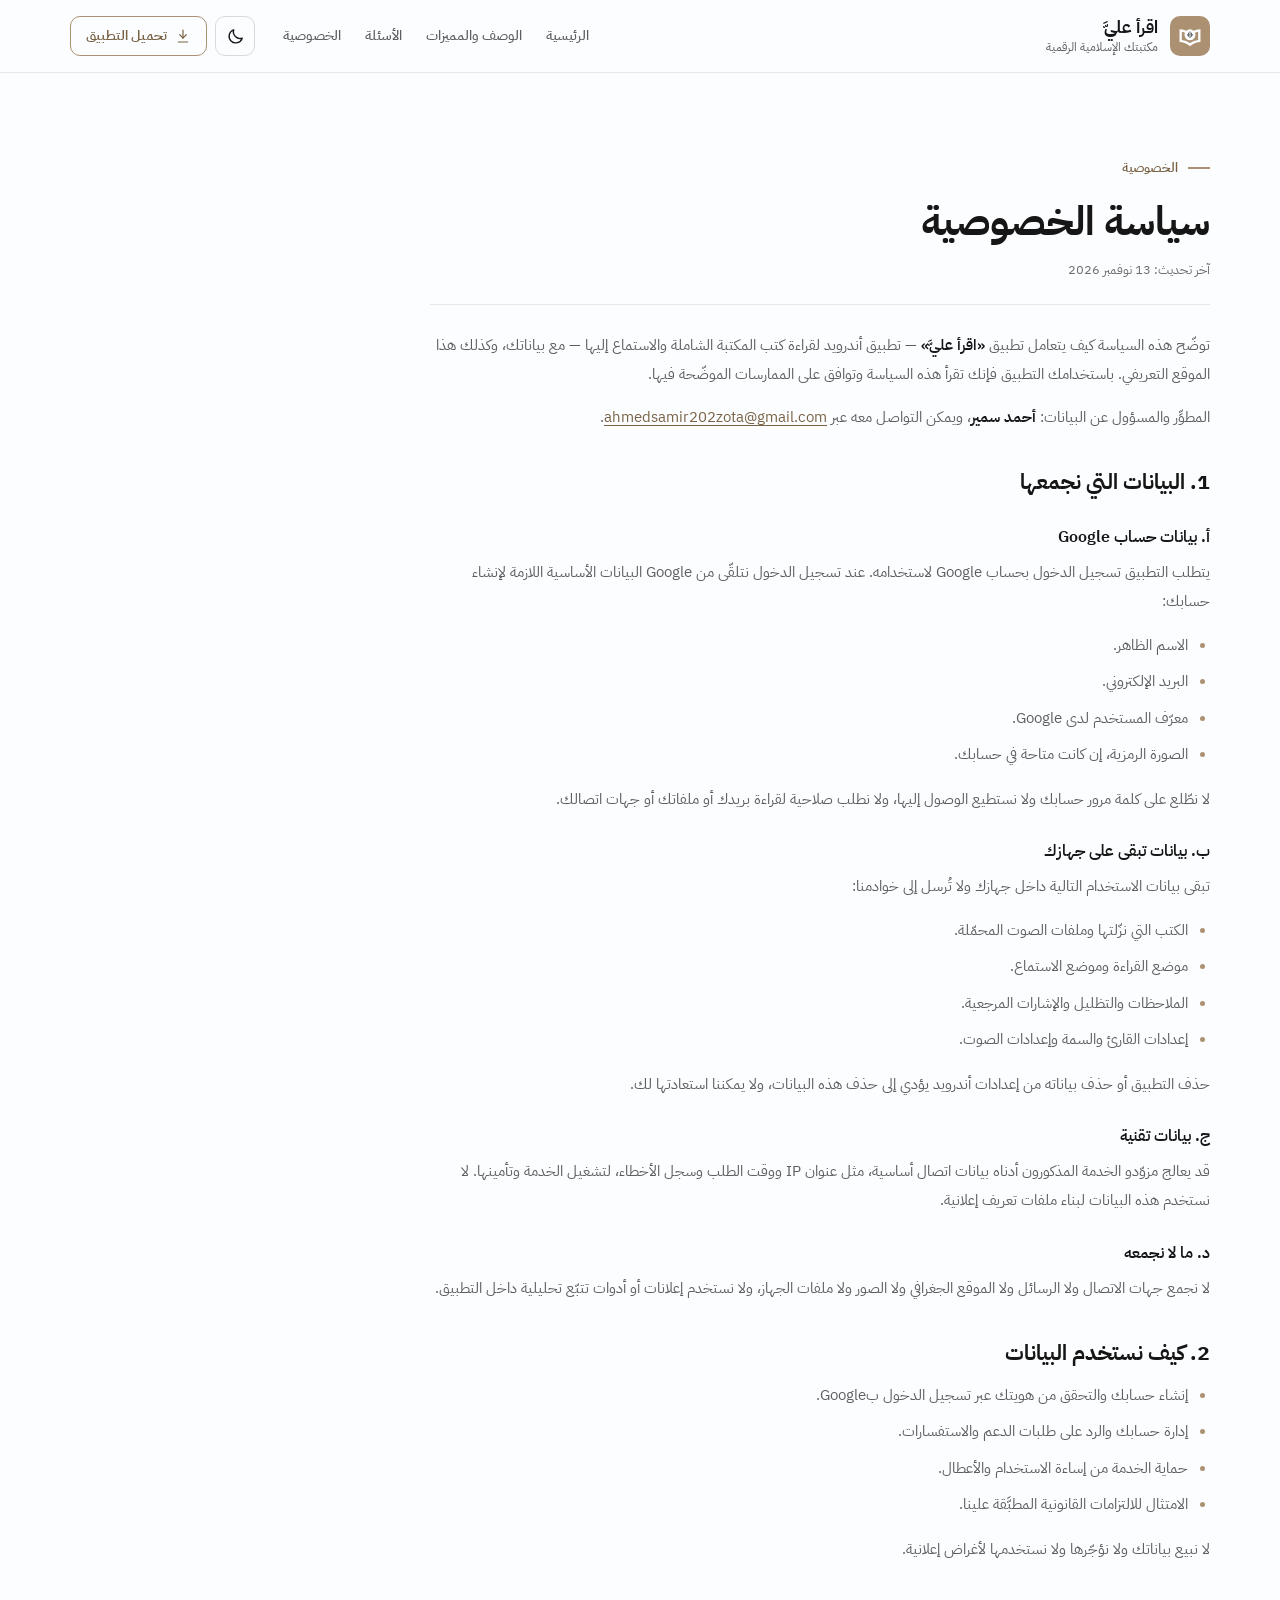
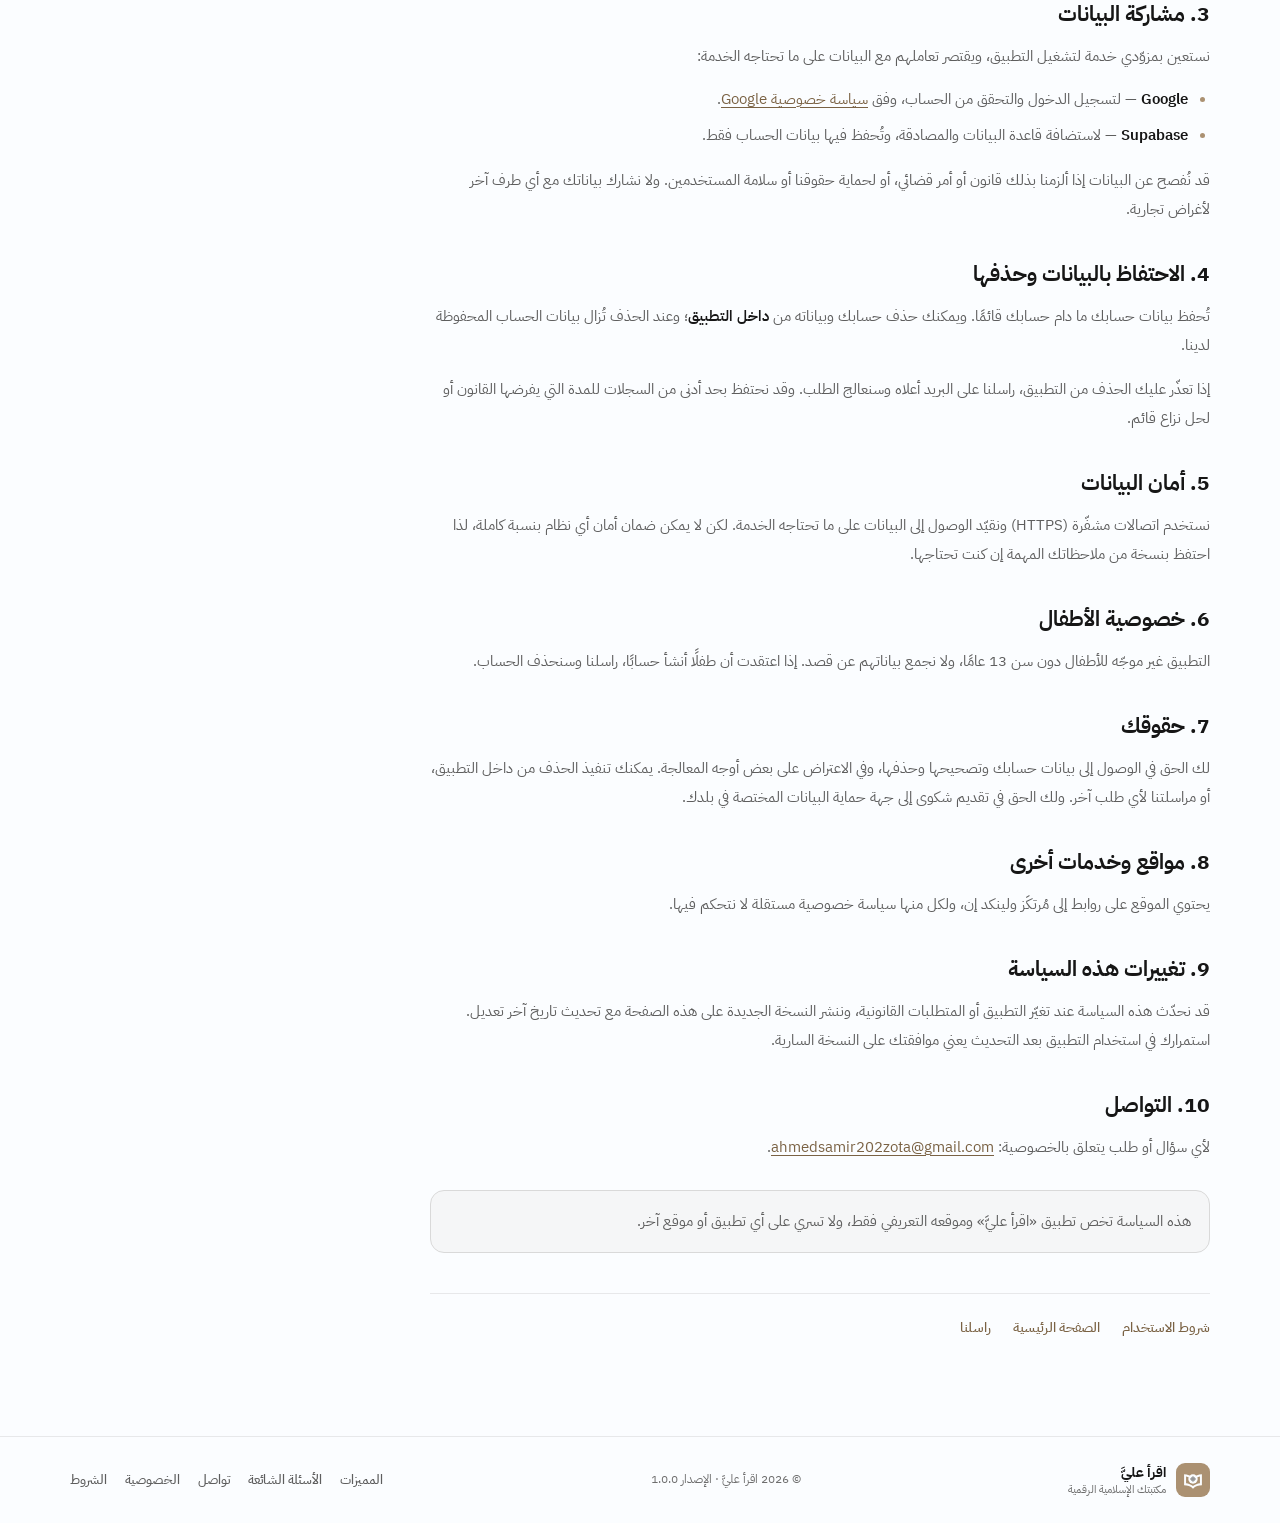
==== privacy.html @ e793836a "إضافة صفحتي سياسة الخصوصية وشروط الاستخدام وربطهما بالموقع" ====
<!doctype html>
<html lang="ar" dir="rtl" data-theme="light">
<head>
  <meta charset="utf-8">
  <meta name="viewport" content="width=device-width, initial-scale=1">

  <title>سياسة الخصوصية | اقرأ عليَّ</title>
  <meta name="description" content="سياسة الخصوصية في تطبيق اقرأ عليَّ: بيانات حساب Google، البيانات المحفوظة على جهازك، مشاركة البيانات، وحذف الحساب.">
  <meta name="robots" content="index, follow">
  <link rel="canonical" href="https://iqra-aly.asm-mdd.workers.dev/privacy.html">
  <meta name="author" content="اقرأ عليَّ">
  <meta name="theme-color" content="#FBFDFF">
  <meta name="color-scheme" content="light dark">

  <link rel="icon" href="assets/img/logo.svg" type="image/svg+xml">
  <link rel="apple-touch-icon" href="assets/img/logo.png">
  <link rel="manifest" href="site.webmanifest">

  <meta property="og:type" content="website">
  <meta property="og:locale" content="ar_AR">
  <meta property="og:site_name" content="اقرأ عليَّ">
  <meta property="og:url" content="https://iqra-aly.asm-mdd.workers.dev/privacy.html">
  <meta property="og:title" content="سياسة الخصوصية | اقرأ عليَّ">
  <meta property="og:description" content="كيف يتعامل تطبيق اقرأ عليَّ مع بياناتك: حساب Google، البيانات المحلية، ومشاركة البيانات وحذف الحساب.">
  <meta property="og:image" content="https://iqra-aly.asm-mdd.workers.dev/assets/img/og-cover.png">
  <meta property="og:image:alt" content="اقرأ عليَّ — تطبيق لقراءة كتب المكتبة الشاملة والاستماع إليها">
  <meta name="twitter:card" content="summary_large_image">
  <meta name="twitter:title" content="سياسة الخصوصية | اقرأ عليَّ">
  <meta name="twitter:description" content="كيف يتعامل تطبيق اقرأ عليَّ مع بياناتك: حساب Google، البيانات المحلية، ومشاركة البيانات وحذف الحساب.">
  <meta name="twitter:image" content="https://iqra-aly.asm-mdd.workers.dev/assets/img/og-cover.png">

  <script>
    /* ضبط السمة قبل الرسم لمنع وميض الوضع الفاتح. */
    (function () {
      var root = document.documentElement;
      root.classList.add('js');
      try {
        var saved = localStorage.getItem('iqraaly-theme');
        var theme = saved || (window.matchMedia && window.matchMedia('(prefers-color-scheme: dark)').matches ? 'dark' : 'light');
        root.setAttribute('data-theme', theme);
        root.style.colorScheme = theme;
      } catch (e) { /* تجاهل */ }
    })();
  </script>

  <link rel="preload" href="assets/fonts/ibm-plex-sans-arabic-400-arabic.woff2" as="font" type="font/woff2" crossorigin>
  <link rel="preload" href="assets/fonts/ibm-plex-sans-arabic-700-arabic.woff2" as="font" type="font/woff2" crossorigin>

  <link rel="stylesheet" href="assets/css/styles.css">

  <script type="application/ld+json">
  {
    "@context": "https://schema.org",
    "@type": "WebPage",
    "name": "سياسة الخصوصية — اقرأ عليَّ",
    "url": "https://iqra-aly.asm-mdd.workers.dev/privacy.html",
    "inLanguage": "ar",
    "isPartOf": {
      "@type": "WebSite",
      "name": "اقرأ عليَّ",
      "url": "https://iqra-aly.asm-mdd.workers.dev/"
    }
  }
  </script>
</head>
<body>
  <a class="skip-link" href="#main">تجاوز إلى المحتوى</a>

  <header class="site-header" id="siteHeader">
    <div class="container header-inner">
      <a class="brand" href="index.html" aria-label="اقرأ عليَّ — الصفحة الرئيسية">
        <img class="brand-logo" src="assets/img/logo.svg" alt="" width="44" height="44">
        <span class="brand-copy">
          <span class="brand-name">اقرأ عليَّ</span>
          <span class="brand-tag">مكتبتك الإسلامية الرقمية</span>
        </span>
      </a>

      <nav class="site-nav" aria-label="التنقل الرئيسي">
        <a href="index.html">الرئيسية</a>
        <a href="index.html#about">الوصف والمميزات</a>
        <a href="index.html#faq">الأسئلة</a>
        <a href="privacy.html" aria-current="page">الخصوصية</a>
      </nav>

      <div class="header-actions">
        <button class="theme-toggle" type="button" aria-label="التبديل إلى الوضع الداكن" aria-pressed="false" title="تبديل الوضع الفاتح والداكن">
          <svg class="icon icon-moon" viewBox="0 0 24 24" fill="none" stroke="currentColor" stroke-width="1.7" stroke-linecap="round" stroke-linejoin="round" aria-hidden="true">
            <path d="M20.5 14.2A8.5 8.5 0 0 1 9.8 3.5 8.5 8.5 0 1 0 20.5 14.2Z"/>
          </svg>
          <svg class="icon icon-sun" viewBox="0 0 24 24" fill="none" stroke="currentColor" stroke-width="1.7" stroke-linecap="round" stroke-linejoin="round" aria-hidden="true">
            <circle cx="12" cy="12" r="4"/>
            <path d="M12 2v2M12 20v2M4.93 4.93l1.42 1.42M17.65 17.65l1.42 1.42M2 12h2M20 12h2M4.93 19.07l1.42-1.42M17.65 6.35l1.42-1.42"/>
          </svg>
        </button>

        <a class="header-cta" href="index.html#download">
          <svg viewBox="0 0 24 24" fill="none" stroke="currentColor" stroke-width="1.8" stroke-linecap="round" stroke-linejoin="round" aria-hidden="true">
            <path d="M12 3v12"/><path d="m7 10 5 5 5-5"/><path d="M5 21h14"/>
          </svg>
          تحميل التطبيق
        </a>
      </div>
    </div>
  </header>

  <main id="main">
    <section class="legal-page">
      <div class="container">
        <div class="legal-wrap">
          <div class="legal-head">
            <p class="eyebrow">الخصوصية</p>
            <h1>سياسة الخصوصية</h1>
            <p class="legal-updated">آخر تحديث: 13 نوفمبر 2026</p>
          </div>

          <div class="legal-body">
            <p>
              توضّح هذه السياسة كيف يتعامل تطبيق <strong>«اقرأ عليَّ»</strong> — تطبيق أندرويد
              لقراءة كتب المكتبة الشاملة والاستماع إليها — مع بياناتك، وكذلك هذا الموقع
              التعريفي. باستخدامك التطبيق فإنك تقرأ هذه السياسة وتوافق على الممارسات
              الموضّحة فيها.
            </p>

            <p>
              المطوِّر والمسؤول عن البيانات: <strong>أحمد سمير</strong>، ويمكن التواصل معه
              عبر <a href="mailto:ahmedsamir202zota@gmail.com">ahmedsamir202zota@gmail.com</a>.
            </p>

            <h2>1. البيانات التي نجمعها</h2>

            <h3>أ. بيانات حساب Google</h3>
            <p>
              يتطلب التطبيق تسجيل الدخول بحساب Google لاستخدامه. عند تسجيل الدخول نتلقّى
              من Google البيانات الأساسية اللازمة لإنشاء حسابك:
            </p>
            <ul>
              <li>الاسم الظاهر.</li>
              <li>البريد الإلكتروني.</li>
              <li>معرّف المستخدم لدى Google.</li>
              <li>الصورة الرمزية، إن كانت متاحة في حسابك.</li>
            </ul>
            <p>
              لا نطّلع على كلمة مرور حسابك ولا نستطيع الوصول إليها، ولا نطلب صلاحية
              لقراءة بريدك أو ملفاتك أو جهات اتصالك.
            </p>

            <h3>ب. بيانات تبقى على جهازك</h3>
            <p>
              تبقى بيانات الاستخدام التالية داخل جهازك ولا تُرسل إلى خوادمنا:
            </p>
            <ul>
              <li>الكتب التي نزّلتها وملفات الصوت المحمّلة.</li>
              <li>موضع القراءة وموضع الاستماع.</li>
              <li>الملاحظات والتظليل والإشارات المرجعية.</li>
              <li>إعدادات القارئ والسمة وإعدادات الصوت.</li>
            </ul>
            <p>
              حذف التطبيق أو حذف بياناته من إعدادات أندرويد يؤدي إلى حذف هذه البيانات،
              ولا يمكننا استعادتها لك.
            </p>

            <h3>ج. بيانات تقنية</h3>
            <p>
              قد يعالج مزوّدو الخدمة المذكورون أدناه بيانات اتصال أساسية، مثل عنوان IP
              ووقت الطلب وسجل الأخطاء، لتشغيل الخدمة وتأمينها. لا نستخدم هذه البيانات
              لبناء ملفات تعريف إعلانية.
            </p>

            <h3>د. ما لا نجمعه</h3>
            <p>
              لا نجمع جهات الاتصال ولا الرسائل ولا الموقع الجغرافي ولا الصور ولا ملفات
              الجهاز، ولا نستخدم إعلانات أو أدوات تتبّع تحليلية داخل التطبيق.
            </p>

            <h2>2. كيف نستخدم البيانات</h2>
            <ul>
              <li>إنشاء حسابك والتحقق من هويتك عبر تسجيل الدخول بGoogle.</li>
              <li>إدارة حسابك والرد على طلبات الدعم والاستفسارات.</li>
              <li>حماية الخدمة من إساءة الاستخدام والأعطال.</li>
              <li>الامتثال للالتزامات القانونية المطبَّقة علينا.</li>
            </ul>
            <p>
              لا نبيع بياناتك ولا نؤجّرها ولا نستخدمها لأغراض إعلانية.
            </p>

            <h2>3. مشاركة البيانات</h2>
            <p>
              نستعين بمزوّدي خدمة لتشغيل التطبيق، ويقتصر تعاملهم مع البيانات على ما
              تحتاجه الخدمة:
            </p>
            <ul>
              <li>
                <strong>Google</strong> — لتسجيل الدخول والتحقق من الحساب، وفق
                <a href="https://policies.google.com/privacy" target="_blank" rel="noopener noreferrer">سياسة خصوصية Google</a>.
              </li>
              <li>
                <strong>Supabase</strong> — لاستضافة قاعدة البيانات والمصادقة، وتُحفظ فيها
                بيانات الحساب فقط.
              </li>
            </ul>
            <p>
              قد نُفصح عن البيانات إذا ألزمنا بذلك قانون أو أمر قضائي، أو لحماية حقوقنا
              أو سلامة المستخدمين. ولا نشارك بياناتك مع أي طرف آخر لأغراض تجارية.
            </p>

            <h2>4. الاحتفاظ بالبيانات وحذفها</h2>
            <p>
              تُحفظ بيانات حسابك ما دام حسابك قائمًا. ويمكنك حذف حسابك وبياناته من
              <strong>داخل التطبيق</strong>؛ وعند الحذف تُزال بيانات الحساب المحفوظة لدينا.
            </p>
            <p>
              إذا تعذّر عليك الحذف من التطبيق، راسلنا على البريد أعلاه وسنعالج الطلب.
              وقد نحتفظ بحد أدنى من السجلات للمدة التي يفرضها القانون أو لحل نزاع قائم.
            </p>

            <h2>5. أمان البيانات</h2>
            <p>
              نستخدم اتصالات مشفّرة (HTTPS) ونقيّد الوصول إلى البيانات على ما تحتاجه
              الخدمة. لكن لا يمكن ضمان أمان أي نظام بنسبة كاملة، لذا احتفظ بنسخة من
              ملاحظاتك المهمة إن كنت تحتاجها.
            </p>

            <h2>6. خصوصية الأطفال</h2>
            <p>
              التطبيق غير موجّه للأطفال دون سن 13 عامًا، ولا نجمع بياناتهم عن قصد. إذا
              اعتقدت أن طفلًا أنشأ حسابًا، راسلنا وسنحذف الحساب.
            </p>

            <h2>7. حقوقك</h2>
            <p>
              لك الحق في الوصول إلى بيانات حسابك وتصحيحها وحذفها، وفي الاعتراض على بعض
              أوجه المعالجة. يمكنك تنفيذ الحذف من داخل التطبيق، أو مراسلتنا لأي طلب آخر.
              ولك الحق في تقديم شكوى إلى جهة حماية البيانات المختصة في بلدك.
            </p>

            <h2>8. مواقع وخدمات أخرى</h2>
            <p>
              يحتوي الموقع على روابط إلى مُرتكَز ولينكد إن، ولكل منها سياسة خصوصية
              مستقلة لا نتحكم فيها.
            </p>

            <h2>9. تغييرات هذه السياسة</h2>
            <p>
              قد نحدّث هذه السياسة عند تغيّر التطبيق أو المتطلبات القانونية، وننشر النسخة
              الجديدة على هذه الصفحة مع تحديث تاريخ آخر تعديل. استمرارك في استخدام
              التطبيق بعد التحديث يعني موافقتك على النسخة السارية.
            </p>

            <h2>10. التواصل</h2>
            <p>
              لأي سؤال أو طلب يتعلق بالخصوصية:
              <a href="mailto:ahmedsamir202zota@gmail.com">ahmedsamir202zota@gmail.com</a>.
            </p>

            <div class="legal-note">
              <p>
                هذه السياسة تخص تطبيق «اقرأ عليَّ» وموقعه التعريفي فقط، ولا تسري على أي
                تطبيق أو موقع آخر.
              </p>
            </div>

            <div class="legal-foot">
              <a href="terms.html">شروط الاستخدام</a>
              <a href="index.html">الصفحة الرئيسية</a>
              <a href="mailto:ahmedsamir202zota@gmail.com">راسلنا</a>
            </div>
          </div>
        </div>
      </div>
    </section>
  </main>

  <footer class="site-footer">
    <div class="container footer-inner">
      <a class="footer-brand" href="index.html" aria-label="اقرأ عليَّ — الصفحة الرئيسية">
        <img src="assets/img/logo.svg" alt="" width="36" height="36">
        <span>
          <strong>اقرأ عليَّ</strong>
          <small>مكتبتك الإسلامية الرقمية</small>
        </span>
      </a>

      <p class="footer-copy">
        © <bdi data-year>2026</bdi> اقرأ عليَّ · الإصدار <bdi data-version>1.0.0</bdi>
      </p>

      <nav class="footer-links" aria-label="روابط التذييل">
        <a href="index.html#about">المميزات</a>
        <a href="index.html#faq">الأسئلة الشائعة</a>
        <a href="index.html#contact">تواصل</a>
        <a href="privacy.html">الخصوصية</a>
        <a href="terms.html">الشروط</a>
      </nav>
    </div>
  </footer>

  <script src="assets/js/config.js" defer></script>
  <script src="assets/js/main.js" defer></script>
</body>
</html>
---- assets/css/styles.css ----
/* ============================================================
   اقرأ عليَّ — Landing Page
   أسلوب مسطّح (Flat) مستمد من واجهة التطبيق:
   خطوط رفيعة، أسطح هادئة، بلا توهّج أو تدرّجات ثقيلة.
   الخط: IBM Plex Sans Arabic (مستضاف محليًا)
   الألوان: #AB9172 / #161616 / #FBFDFF / #EDEDED / #D9D9D9
   ============================================================ */

/* ---------- الخطوط ---------- */
@font-face {
  font-family: 'IBM Plex Sans Arabic';
  font-style: normal;
  font-weight: 400;
  font-display: swap;
  src: url('../fonts/ibm-plex-sans-arabic-400-arabic.woff2') format('woff2');
  unicode-range: U+0600-06FF, U+0750-077F, U+08A0-08FF, U+FB50-FDFF, U+FE70-FEFF;
}
@font-face {
  font-family: 'IBM Plex Sans Arabic';
  font-style: normal;
  font-weight: 400;
  font-display: swap;
  src: url('../fonts/ibm-plex-sans-arabic-400-latin.woff2') format('woff2');
  unicode-range: U+0000-00FF, U+2000-206F, U+20AC, U+2122, U+2191, U+2193, U+2212, U+2215, U+FEFF, U+FFFD;
}
@font-face {
  font-family: 'IBM Plex Sans Arabic';
  font-style: normal;
  font-weight: 500;
  font-display: swap;
  src: url('../fonts/ibm-plex-sans-arabic-500-arabic.woff2') format('woff2');
  unicode-range: U+0600-06FF, U+0750-077F, U+08A0-08FF, U+FB50-FDFF, U+FE70-FEFF;
}
@font-face {
  font-family: 'IBM Plex Sans Arabic';
  font-style: normal;
  font-weight: 500;
  font-display: swap;
  src: url('../fonts/ibm-plex-sans-arabic-500-latin.woff2') format('woff2');
  unicode-range: U+0000-00FF, U+2000-206F, U+20AC, U+2122, U+2191, U+2193, U+2212, U+2215, U+FEFF, U+FFFD;
}
@font-face {
  font-family: 'IBM Plex Sans Arabic';
  font-style: normal;
  font-weight: 600;
  font-display: swap;
  src: url('../fonts/ibm-plex-sans-arabic-600-arabic.woff2') format('woff2');
  unicode-range: U+0600-06FF, U+0750-077F, U+08A0-08FF, U+FB50-FDFF, U+FE70-FEFF;
}
@font-face {
  font-family: 'IBM Plex Sans Arabic';
  font-style: normal;
  font-weight: 600;
  font-display: swap;
  src: url('../fonts/ibm-plex-sans-arabic-600-latin.woff2') format('woff2');
  unicode-range: U+0000-00FF, U+2000-206F, U+20AC, U+2122, U+2191, U+2193, U+2212, U+2215, U+FEFF, U+FFFD;
}
@font-face {
  font-family: 'IBM Plex Sans Arabic';
  font-style: normal;
  font-weight: 700;
  font-display: swap;
  src: url('../fonts/ibm-plex-sans-arabic-700-arabic.woff2') format('woff2');
  unicode-range: U+0600-06FF, U+0750-077F, U+08A0-08FF, U+FB50-FDFF, U+FE70-FEFF;
}
@font-face {
  font-family: 'IBM Plex Sans Arabic';
  font-style: normal;
  font-weight: 700;
  font-display: swap;
  src: url('../fonts/ibm-plex-sans-arabic-700-latin.woff2') format('woff2');
  unicode-range: U+0000-00FF, U+2000-206F, U+20AC, U+2122, U+2191, U+2193, U+2212, U+2215, U+FEFF, U+FFFD;
}

/* ---------- المتغيرات (هوية التطبيق) ---------- */
:root {
  --bg: #FBFDFF;
  --bg-soft: #EDEDED;
  --surface: #FFFFFF;
  --surface-2: #F5F6F7;
  --surface-card: #FFFFFF;
  --text: #161616;
  --muted: #5E5E5E;
  --faint: #6E6E6E;
  --line: #D9D9D9;
  --line-soft: #E7E8EA;
  --accent: #AB9172;
  --accent-deep: #7A6244;
  --accent-soft: #EFE6D9;
  --on-accent: #241C12;
  --badge-bg: rgba(255, 255, 255, .55);
  --radius: 16px;
  --container: 1140px;
  --header-h: 72px;
  --ease: cubic-bezier(.22, 1, .36, 1);
}

html[data-theme="dark"] {
  --bg: #121212;
  --bg-soft: #181818;
  --surface: #181818;
  --surface-2: #242424;
  --surface-card: #212121;
  --text: #F3F3F3;
  --muted: #B9B9B9;
  --faint: #A0A0A0;
  --line: #3B3B3B;
  --line-soft: #2A2A2A;
  --accent: #C9AF8D;
  --accent-deep: #DCC5A4;
  --accent-soft: #3B3023;
  --on-accent: #241C12;
  --badge-bg: rgba(0, 0, 0, .12);
}

/* ---------- الأساسيات ---------- */
*,
*::before,
*::after { box-sizing: border-box; }

html {
  scroll-behavior: smooth;
  -webkit-text-size-adjust: 100%;
}

body {
  margin: 0;
  font-family: 'IBM Plex Sans Arabic', 'Segoe UI', Tahoma, Arial, sans-serif;
  font-size: 16px;
  line-height: 1.8;
  color: var(--text);
  background: var(--bg);
  overflow-x: hidden;
  -webkit-font-smoothing: antialiased;
  text-rendering: optimizeLegibility;
  -webkit-tap-highlight-color: transparent;
}

img {
  display: block;
  max-width: 100%;
  height: auto;
}

a {
  color: inherit;
  text-decoration: none;
}

button {
  font: inherit;
  color: inherit;
}

h1, h2, h3, p, figure, blockquote {
  margin-top: 0;
}

::selection {
  background: var(--accent);
  color: var(--on-accent);
}

:focus-visible {
  outline: 2px solid var(--accent-deep);
  outline-offset: 3px;
  border-radius: 4px;
}

.sr-only {
  position: absolute;
  width: 1px;
  height: 1px;
  padding: 0;
  margin: -1px;
  overflow: hidden;
  clip: rect(0, 0, 0, 0);
  white-space: nowrap;
  border: 0;
}

.skip-link {
  position: fixed;
  top: 12px;
  inset-inline-start: 12px;
  z-index: 200;
  padding: 10px 16px;
  border-radius: 8px;
  background: var(--text);
  color: var(--bg);
  font-size: 14px;
  font-weight: 600;
  transform: translateY(-160%);
  transition: transform .2s ease;
}
.skip-link:focus { transform: translateY(0); }

.container {
  width: min(100% - 48px, var(--container));
  margin-inline: auto;
}

.section {
  padding: clamp(64px, 8vw, 104px) 0;
  scroll-margin-top: calc(var(--header-h) + 16px);
}

/* ---------- الهيدر ---------- */
.site-header {
  position: sticky;
  top: 0;
  z-index: 50;
  background: var(--bg);
  border-bottom: 1px solid var(--line-soft);
}

.site-header.is-scrolled {
  border-bottom-color: var(--line);
}

.header-inner {
  display: flex;
  align-items: center;
  gap: 28px;
  min-height: var(--header-h);
}

.brand {
  display: inline-flex;
  align-items: center;
  gap: 12px;
  flex: 0 0 auto;
}

.brand-logo {
  width: 40px;
  height: 40px;
  border-radius: 10px;
}

.brand-copy {
  display: flex;
  flex-direction: column;
  line-height: 1.35;
}

.brand-name {
  font-size: 17px;
  font-weight: 700;
}

.brand-tag {
  font-size: 11.5px;
  color: var(--muted);
  font-weight: 400;
}

.site-nav {
  display: flex;
  align-items: center;
  gap: 24px;
  margin-inline-start: auto;
}

.site-nav a {
  position: relative;
  font-size: 14px;
  font-weight: 500;
  color: var(--muted);
  padding: 8px 0;
  transition: color .2s ease;
}

.site-nav a::after {
  content: "";
  position: absolute;
  inset-inline: 0;
  bottom: 1px;
  height: 2px;
  background: var(--accent);
  transform: scaleX(0);
  transform-origin: center;
  transition: transform .25s var(--ease);
}

.site-nav a:hover {
  color: var(--text);
}

.site-nav a:hover::after {
  transform: scaleX(1);
}

.header-actions {
  display: flex;
  align-items: center;
  gap: 8px;
  flex: 0 0 auto;
}

.theme-toggle {
  position: relative;
  display: grid;
  place-items: center;
  width: 40px;
  height: 40px;
  border: 1px solid var(--line);
  border-radius: 10px;
  background: transparent;
  color: var(--text);
  cursor: pointer;
  transition: border-color .2s ease, background .2s ease;
}

.theme-toggle:hover {
  border-color: var(--accent);
  background: var(--accent-soft);
  color: var(--accent-deep);
}

.theme-toggle .icon {
  width: 19px;
  height: 19px;
  grid-area: 1 / 1;
}

.theme-toggle .icon-sun { display: none; }

html[data-theme="dark"] .theme-toggle .icon-moon { display: none; }
html[data-theme="dark"] .theme-toggle .icon-sun { display: block; }

.header-cta {
  display: inline-flex;
  align-items: center;
  gap: 8px;
  height: 40px;
  padding: 0 15px;
  border: 1px solid var(--accent);
  border-radius: 10px;
  background: transparent;
  color: var(--accent-deep);
  font-size: 13.5px;
  font-weight: 600;
  transition: background .2s ease, color .2s ease;
}

.header-cta svg {
  width: 16px;
  height: 16px;
}

.header-cta:hover {
  background: var(--accent-soft);
}

/* ---------- الهيرو ---------- */
.hero {
  position: relative;
  padding: clamp(44px, 6vw, 80px) 0 clamp(56px, 7vw, 96px);
  overflow: clip;
  border-bottom: 1px solid var(--line-soft);
}

.hero-grid {
  display: grid;
  grid-template-columns: 1.02fr .98fr;
  align-items: center;
  gap: clamp(32px, 5vw, 72px);
}

.eyebrow {
  display: inline-flex;
  align-items: center;
  gap: 10px;
  margin: 0 0 16px;
  font-size: 12.5px;
  font-weight: 600;
  color: var(--accent-deep);
}

.eyebrow::before {
  content: "";
  width: 22px;
  height: 2px;
  background: var(--accent);
  flex: 0 0 auto;
}

.hero h1 {
  margin: 0 0 12px;
  padding-bottom: .04em;
  font-size: clamp(46px, 7vw, 82px);
  line-height: 1.15;
  font-weight: 700;
  color: var(--text);
}

.hero-tagline {
  margin: 0 0 14px;
  font-size: clamp(19px, 2vw, 23px);
  line-height: 1.6;
  font-weight: 500;
  color: var(--text);
}

.hero-desc {
  max-width: 44ch;
  margin: 0 0 28px;
  font-size: clamp(15px, 1.35vw, 16.5px);
  line-height: 1.95;
  color: var(--muted);
}

/* صندوق التحميل */
.download-box {
  max-width: 400px;
  scroll-margin-top: calc(var(--header-h) + 24px);
}

.version-row {
  display: flex;
  flex-wrap: wrap;
  align-items: center;
  gap: 8px;
  margin-bottom: 12px;
}

.version-pill,
.meta-pill {
  display: inline-flex;
  align-items: center;
  gap: 8px;
  padding: 6px 11px;
  border-radius: 8px;
  font-size: 12.5px;
  font-weight: 600;
  white-space: nowrap;
}

.version-pill {
  background: var(--accent-soft);
  color: var(--accent-deep);
}

.meta-pill {
  background: transparent;
  border: 1px solid var(--line);
  color: var(--muted);
}

.status-dot {
  width: 6px;
  height: 6px;
  border-radius: 50%;
  background: var(--accent);
  flex: 0 0 auto;
}

.btn-download {
  position: relative;
  display: flex;
  align-items: center;
  gap: 11px;
  width: 100%;
  padding: 15px 18px;
  border: 1px solid var(--accent);
  border-radius: 12px;
  background: var(--accent);
  color: var(--on-accent);
  font-size: 16px;
  font-weight: 600;
  text-align: start;
  cursor: pointer;
  transition: background .2s ease, border-color .2s ease;
}

.btn-download > svg {
  width: 21px;
  height: 21px;
  flex: 0 0 auto;
}

.btn-download:hover {
  filter: brightness(.96);
}

.btn-download:active {
  transform: translateY(1px);
}

.btn-download.is-pending {
  cursor: pointer;
}

.btn-badge {
  margin-inline-start: auto;
  padding: 3px 9px;
  border-radius: 6px;
  background: var(--badge-bg);
  color: inherit;
  font-size: 11.5px;
  font-weight: 600;
  white-space: nowrap;
}

.btn-download.is-shaking {
  animation: shake .5s ease;
}

@keyframes shake {
  10%, 90% { transform: translateX(-1px); }
  20%, 80% { transform: translateX(2px); }
  30%, 50%, 70% { transform: translateX(-3px); }
  40%, 60% { transform: translateX(3px); }
}

.mortakaz-link {
  display: inline-flex;
  align-items: center;
  gap: 7px;
  margin-top: 14px;
  font-size: 13.5px;
  font-weight: 500;
  color: var(--text);
  text-decoration: underline;
  text-decoration-color: var(--line);
  text-decoration-thickness: 1px;
  text-underline-offset: 5px;
  transition: color .2s ease, text-decoration-color .2s ease;
}

.mortakaz-link svg {
  width: 14px;
  height: 14px;
  color: var(--accent-deep);
}

.mortakaz-link:hover {
  color: var(--accent-deep);
  text-decoration-color: var(--accent);
}

.download-note {
  margin: 10px 0 0;
  font-size: 13px;
  line-height: 1.8;
  color: var(--muted);
}

/* المشهد البصري */
.hero-visual {
  display: flex;
  flex-direction: column;
  align-items: center;
  justify-content: center;
  gap: 16px;
  padding: 8px 0;
}

.phone {
  position: relative;
  border: 6px solid #1B1B1B;
  border-radius: 26px;
  background: #1B1B1B;
  overflow: hidden;
}

.phone img {
  width: 100%;
  height: auto;
}

.phone-hero {
  width: min(256px, 58%);
}

.logo-card {
  order: -1;
  width: clamp(72px, 7.5vw, 88px);
  aspect-ratio: 1;
  border: 1px solid var(--line);
  border-radius: 20px;
  overflow: hidden;
  background: var(--surface);
}

.logo-card img {
  width: 100%;
  height: 100%;
}

.float-chip {
  display: flex;
  align-items: center;
  gap: 10px;
  max-width: 260px;
  padding: 10px 13px;
  border: 1px solid var(--line);
  border-radius: 12px;
  background: var(--surface-card);
}

.chip-icon {
  display: grid;
  place-items: center;
  width: 34px;
  height: 34px;
  border-radius: 9px;
  background: var(--accent-soft);
  color: var(--accent-deep);
  flex: 0 0 auto;
}

.chip-icon svg {
  width: 18px;
  height: 18px;
}

.chip-copy {
  display: flex;
  flex-direction: column;
  line-height: 1.35;
}

.chip-copy strong {
  font-size: 12.5px;
  font-weight: 600;
}

.chip-copy small {
  font-size: 11px;
  color: var(--muted);
}

/* ---------- الوصف والمميزات ---------- */
.about {
  background: var(--bg-soft);
  border-bottom: 1px solid var(--line-soft);
}

.section-head {
  max-width: 740px;
  margin-bottom: clamp(30px, 4vw, 46px);
}

.section-head h2,
.features-head h2 {
  margin: 0 0 12px;
  font-size: clamp(27px, 3.4vw, 40px);
  line-height: 1.35;
  font-weight: 700;
  color: var(--text);
}

.section-lead {
  margin: 0;
  font-size: clamp(15px, 1.4vw, 16.5px);
  line-height: 1.95;
  color: var(--muted);
}

.about-grid {
  display: grid;
  grid-template-columns: minmax(0, 1.5fr) minmax(0, .5fr);
  gap: clamp(26px, 4vw, 52px);
  align-items: start;
}

.about-copy p {
  margin: 0 0 16px;
  font-size: clamp(15px, 1.35vw, 16px);
  line-height: 2;
  color: var(--muted);
}

.about-copy p strong {
  color: var(--text);
  font-weight: 600;
}

.tech-row {
  display: flex;
  flex-wrap: wrap;
  align-items: center;
  gap: 7px;
  margin-top: 24px;
}

.tech-label {
  font-size: 12.5px;
  color: var(--faint);
  margin-inline-end: 2px;
}

.tech-chip {
  padding: 4px 9px;
  border: 1px solid var(--line);
  border-radius: 7px;
  background: transparent;
  color: var(--muted);
  font-size: 11.5px;
  font-weight: 500;
  line-height: 1.6;
}

.quote-card {
  position: relative;
  padding: 26px 24px 22px;
  border: 1px solid var(--line);
  border-radius: 14px;
  background: var(--surface-card);
}

.quote-card::before {
  content: "";
  position: absolute;
  inset-inline-start: -1px;
  top: 14px;
  bottom: 14px;
  width: 3px;
  border-radius: 3px;
  background: var(--accent);
}

.quote-mark {
  display: block;
  margin-bottom: -14px;
  font-family: Georgia, 'Times New Roman', serif;
  font-size: 54px;
  line-height: 1;
  color: var(--accent);
}

.quote-card blockquote {
  margin: 0 0 14px;
  font-size: 17px;
  font-weight: 500;
  line-height: 1.9;
  color: var(--text);
}

.quote-source {
  font-size: 12.5px;
  color: var(--faint);
}

.features-head {
  max-width: 680px;
  margin-top: clamp(48px, 6vw, 76px);
  margin-bottom: clamp(24px, 3vw, 34px);
}

.features-head h2 {
  margin-bottom: 0;
}

.features-grid {
  display: grid;
  grid-template-columns: repeat(3, minmax(0, 1fr));
  gap: 12px;
}

.feature-card {
  padding: 22px 20px;
  border: 1px solid var(--line);
  border-radius: 14px;
  background: var(--surface-card);
  transition: border-color .2s ease;
}

.feature-card:hover {
  border-color: var(--accent);
}

.feature-icon {
  display: grid;
  place-items: center;
  width: 42px;
  height: 42px;
  margin-bottom: 15px;
  border-radius: 11px;
  background: var(--accent-soft);
  color: var(--accent-deep);
}

.feature-icon svg {
  width: 21px;
  height: 21px;
}

.feature-card h3 {
  margin: 0 0 6px;
  font-size: 16px;
  line-height: 1.55;
  font-weight: 600;
  color: var(--text);
}

.feature-card p {
  margin: 0;
  font-size: 13.5px;
  line-height: 1.85;
  color: var(--muted);
}

/* ---------- الأسئلة الشائعة ---------- */
.faq {
  background: var(--bg-soft);
  border-top: 1px solid var(--line-soft);
  border-bottom: 1px solid var(--line-soft);
}

.faq-list {
  display: grid;
  gap: 10px;
  max-width: 820px;
}

.faq-item {
  border: 1px solid var(--line);
  border-radius: 14px;
  background: var(--surface-card);
  transition: border-color .2s ease;
}

.faq-item[open] {
  border-color: var(--accent);
}

.faq-item summary {
  display: flex;
  align-items: center;
  justify-content: space-between;
  gap: 16px;
  padding: 15px 18px;
  font-size: 15px;
  font-weight: 600;
  line-height: 1.6;
  color: var(--text);
  cursor: pointer;
  list-style: none;
}

.faq-item summary::-webkit-details-marker {
  display: none;
}

.faq-item summary:focus-visible {
  outline: 2px solid var(--accent);
  outline-offset: -2px;
  border-radius: 14px;
}

.faq-chevron {
  flex: none;
  width: 18px;
  height: 18px;
  color: var(--accent-deep);
  transition: transform .2s ease;
}

.faq-item[open] .faq-chevron {
  transform: rotate(180deg);
}

.faq-answer {
  padding: 0 18px 16px;
}

.faq-answer p {
  margin: 0;
  font-size: 14px;
  line-height: 1.95;
  color: var(--muted);
}

/* ---------- لمحة من التطبيق ---------- */
.preview {
  background: var(--bg);
  border-bottom: 1px solid var(--line-soft);
}

.section-head.split {
  display: flex;
  align-items: flex-end;
  justify-content: space-between;
  gap: 40px;
  max-width: none;
}

.section-head.split > div {
  max-width: 620px;
}

.section-head.split .section-lead {
  max-width: 360px;
  margin-bottom: 4px;
  font-size: 14.5px;
}

.screens {
  display: grid;
  grid-template-columns: repeat(4, minmax(0, 1fr));
  gap: clamp(14px, 2.4vw, 28px);
  align-items: start;
}

.screen {
  display: flex;
  flex-direction: column;
  align-items: center;
  gap: 16px;
  margin: 0;
}

.screen .phone {
  width: 100%;
  max-width: 232px;
  border-width: 5px;
  border-radius: 24px;
}

.screen figcaption {
  max-width: 230px;
  text-align: center;
}

.screen figcaption strong {
  display: block;
  margin-bottom: 3px;
  font-size: 14px;
  font-weight: 600;
  color: var(--text);
}

.screen figcaption span {
  font-size: 12.5px;
  line-height: 1.75;
  color: var(--muted);
}

.preview-note {
  margin: 26px 0 0;
  text-align: center;
  font-size: 12.5px;
  color: var(--muted);
}

/* ---------- التواصل ---------- */
.contact {
  background: var(--bg);
}

.contact-panel {
  display: grid;
  grid-template-columns: minmax(0, .85fr) minmax(0, 1.15fr);
  gap: clamp(28px, 4.5vw, 56px);
  padding: clamp(26px, 4vw, 48px);
  border: 1px solid var(--line);
  border-radius: 18px;
  background: var(--surface);
}

.contact-intro h2 {
  margin: 0 0 12px;
  font-size: clamp(26px, 3vw, 36px);
  line-height: 1.4;
  font-weight: 700;
}

.contact-intro > p {
  max-width: 36ch;
  margin: 0 0 16px;
  font-size: 15px;
  line-height: 1.95;
  color: var(--muted);
}

.contact-note {
  display: inline-flex;
  align-items: center;
  gap: 9px;
  font-size: 12.5px !important;
  color: var(--faint) !important;
}

.contact-links {
  display: flex;
  flex-direction: column;
  gap: 8px;
}

.contact-card {
  display: flex;
  align-items: center;
  gap: 13px;
  padding: 14px 16px;
  border: 1px solid var(--line);
  border-radius: 12px;
  background: transparent;
  transition: border-color .2s ease, background .2s ease;
}

.contact-card:hover {
  border-color: var(--accent);
  background: var(--surface-2);
}

.contact-icon {
  display: grid;
  place-items: center;
  width: 42px;
  height: 42px;
  border-radius: 10px;
  background: var(--accent-soft);
  color: var(--accent-deep);
  flex: 0 0 auto;
}

.contact-icon svg {
  width: 20px;
  height: 20px;
}

.contact-body {
  display: flex;
  flex-direction: column;
  min-width: 0;
  flex: 1;
  line-height: 1.45;
}

.contact-label {
  font-size: 11.5px;
  color: var(--faint);
}

.contact-value {
  font-size: 14px;
  font-weight: 600;
  color: var(--text);
  overflow-wrap: anywhere;
}

.contact-value[dir="ltr"] {
  text-align: right;
}

.contact-sub {
  margin-top: 2px;
  font-size: 11.5px;
  color: var(--muted);
}

.contact-arrow {
  width: 17px;
  height: 17px;
  color: var(--faint);
  flex: 0 0 auto;
  transition: color .2s ease;
}

.contact-card:hover .contact-arrow {
  color: var(--accent-deep);
}

/* ---------- التذييل ---------- */
.site-footer {
  border-top: 1px solid var(--line-soft);
  background: var(--bg);
  padding: 26px 0;
}

.footer-inner {
  display: flex;
  align-items: center;
  justify-content: space-between;
  gap: 22px;
  flex-wrap: wrap;
}

.footer-brand {
  display: inline-flex;
  align-items: center;
  gap: 10px;
}

.footer-brand img {
  width: 34px;
  height: 34px;
  border-radius: 9px;
}

.footer-brand span {
  display: flex;
  flex-direction: column;
  line-height: 1.35;
}

.footer-brand strong {
  font-size: 14px;
  font-weight: 700;
}

.footer-brand small {
  font-size: 10.5px;
  color: var(--faint);
}

.footer-copy {
  margin: 0;
  font-size: 11.5px;
  color: var(--faint);
}

.footer-links {
  display: flex;
  align-items: center;
  gap: 18px;
}

.footer-links a {
  font-size: 12.5px;
  font-weight: 500;
  color: var(--muted);
  transition: color .2s ease;
}

.footer-links a:hover {
  color: var(--accent-deep);
}

/* ---------- صفحات الخصوصية والشروط ---------- */
.legal-page {
  padding: clamp(44px, 6vw, 78px) 0 clamp(58px, 8vw, 96px);
  background: var(--bg);
}

.legal-wrap {
  max-width: 780px;
}

.legal-head {
  padding-bottom: 22px;
  margin-bottom: 26px;
  border-bottom: 1px solid var(--line-soft);
}

.legal-head h1 {
  margin: 0 0 10px;
  font-size: clamp(28px, 3.6vw, 40px);
  line-height: 1.35;
  font-weight: 700;
  color: var(--text);
}

.legal-updated {
  margin: 0;
  font-size: 12.5px;
  color: var(--faint);
}

.legal-body h2 {
  margin: 34px 0 10px;
  font-size: clamp(18px, 1.9vw, 21px);
  line-height: 1.6;
  font-weight: 700;
  color: var(--text);
}

.legal-body h3 {
  margin: 24px 0 8px;
  font-size: 15.5px;
  line-height: 1.7;
  font-weight: 600;
  color: var(--text);
}

.legal-body p {
  margin: 0 0 14px;
  font-size: 15px;
  line-height: 1.95;
  color: var(--muted);
}

.legal-body ul {
  margin: 0 0 16px;
  padding-inline-start: 22px;
}

.legal-body li {
  margin: 0 0 8px;
  font-size: 15px;
  line-height: 1.9;
  color: var(--muted);
}

.legal-body li::marker {
  color: var(--accent);
}

.legal-body strong {
  font-weight: 600;
  color: var(--text);
}

.legal-body a {
  color: var(--accent-deep);
  text-decoration: underline;
  text-decoration-thickness: 1px;
  text-underline-offset: 3px;
}

.legal-body a:hover {
  text-decoration-thickness: 2px;
}

.legal-note {
  margin: 28px 0 0;
  padding: 16px 18px;
  border: 1px solid var(--line);
  border-radius: 14px;
  background: var(--surface-2);
}

.legal-note p {
  margin: 0;
}

.legal-foot {
  display: flex;
  flex-wrap: wrap;
  gap: 10px 22px;
  margin-top: 40px;
  padding-top: 22px;
  border-top: 1px solid var(--line-soft);
}

.legal-foot a {
  font-size: 13.5px;
  font-weight: 500;
  color: var(--accent-deep);
  text-decoration: none;
}

.legal-foot a:hover {
  text-decoration: underline;
  text-underline-offset: 4px;
}

/* ---------- التنبيه ---------- */
.toast {
  position: fixed;
  z-index: 120;
  bottom: 20px;
  left: 50%;
  display: flex;
  align-items: center;
  gap: 10px;
  max-width: calc(100vw - 32px);
  padding: 12px 16px;
  border-radius: 10px;
  background: var(--text);
  color: var(--bg);
  font-size: 13.5px;
  font-weight: 500;
  opacity: 0;
  visibility: hidden;
  transform: translate(-50%, 12px);
  transition: opacity .2s ease, transform .25s var(--ease), visibility .2s;
}

.toast svg {
  width: 18px;
  height: 18px;
  flex: 0 0 auto;
  color: var(--accent);
}

.toast.is-visible {
  opacity: 1;
  visibility: visible;
  transform: translate(-50%, 0);
}

/* ---------- الظهور عند التمرير ---------- */
.js [data-reveal] {
  opacity: 0;
  transform: translateY(10px);
  transition:
    opacity .55s ease var(--d, 0ms),
    transform .6s var(--ease) var(--d, 0ms);
}

.js [data-reveal].is-visible {
  opacity: 1;
  transform: none;
}

/* ---------- حركة دخول الهيرو ---------- */
@media (prefers-reduced-motion: no-preference) {
  .hero-copy > * {
    animation: rise .6s var(--ease) both;
    animation-delay: var(--d, 0ms);
  }

  .hero-visual {
    animation: rise .7s var(--ease) both;
    animation-delay: var(--d, 0ms);
  }
}

@keyframes rise {
  from {
    opacity: 0;
    transform: translateY(12px);
  }
  to {
    opacity: 1;
    transform: translateY(0);
  }
}

/* ---------- الاستجابة ---------- */
@media (max-width: 1080px) {
  .features-grid {
    grid-template-columns: repeat(2, minmax(0, 1fr));
  }
}

@media (max-width: 940px) {
  .site-nav {
    display: none;
  }

  .header-actions {
    margin-inline-start: auto;
  }

  .hero-grid {
    grid-template-columns: 1fr;
    gap: 40px;
  }

  .hero-copy {
    max-width: 620px;
  }

  .phone-hero {
    width: min(220px, 54%);
  }

  .about-grid {
    grid-template-columns: 1fr;
  }

  .quote-card {
    max-width: 540px;
  }

  .section-head.split {
    flex-direction: column;
    align-items: flex-start;
    gap: 12px;
  }

  .section-head.split .section-lead {
    max-width: 540px;
  }

  .screens {
    grid-template-columns: repeat(2, minmax(0, 1fr));
    gap: 30px 22px;
  }

  .contact-panel {
    grid-template-columns: 1fr;
  }

  .contact-intro > p {
    max-width: 50ch;
  }
}

@media (max-width: 700px) {
  :root {
    --header-h: 66px;
  }

  .container {
    width: min(100% - 36px, var(--container));
  }

  .brand-tag {
    display: none;
  }

  .brand-name {
    font-size: 16px;
  }

  .brand-logo {
    width: 36px;
    height: 36px;
  }

  .header-cta {
    display: none;
  }

  .hero {
    padding-top: 34px;
  }

  .hero h1 {
    font-size: clamp(44px, 14vw, 62px);
  }

  .hero-desc {
    font-size: 14.5px;
  }

  .download-box {
    max-width: none;
  }

  .hero-visual {
    gap: 14px;
  }

  .phone-hero {
    width: min(198px, 58%);
  }

  .logo-card {
    width: 72px;
    border-radius: 16px;
  }

  .float-chip {
    padding: 9px 11px;
    gap: 9px;
  }

  .chip-icon {
    width: 32px;
    height: 32px;
  }

  .chip-copy strong {
    font-size: 12px;
  }

  .chip-copy small {
    font-size: 10px;
  }

  .features-grid {
    grid-template-columns: 1fr;
  }

  .screens {
    display: flex;
    gap: 14px;
    overflow-x: auto;
    scroll-snap-type: x mandatory;
    padding: 4px 4px 16px;
    margin-inline: -18px;
    padding-inline: 18px;
    scrollbar-width: thin;
  }

  .screen {
    flex: 0 0 72%;
    scroll-snap-align: center;
  }

  .screen .phone {
    max-width: 220px;
  }

  .footer-inner {
    flex-direction: column;
    align-items: flex-start;
    gap: 14px;
  }

  .footer-links {
    gap: 16px;
  }
}

@media (max-width: 430px) {
  .version-row {
    gap: 6px;
  }

  .version-pill,
  .meta-pill {
    font-size: 11.5px;
    padding: 5px 9px;
  }

  .btn-download {
    font-size: 15.5px;
    padding: 14px 15px;
  }

  .btn-badge {
    font-size: 10.5px;
  }

  .contact-card {
    padding: 13px;
    gap: 10px;
  }

  .contact-icon {
    width: 40px;
    height: 40px;
  }

  .contact-value {
    font-size: 13px;
  }

  .contact-arrow {
    display: none;
  }

  .toast {
    font-size: 12.5px;
  }
}

/* ---------- تقليل الحركة ---------- */
@media (prefers-reduced-motion: reduce) {
  html {
    scroll-behavior: auto;
  }

  *,
  *::before,
  *::after {
    animation-duration: .01ms !important;
    animation-iteration-count: 1 !important;
    transition-duration: .01ms !important;
  }

  .js [data-reveal] {
    opacity: 1;
    transform: none;
  }
}
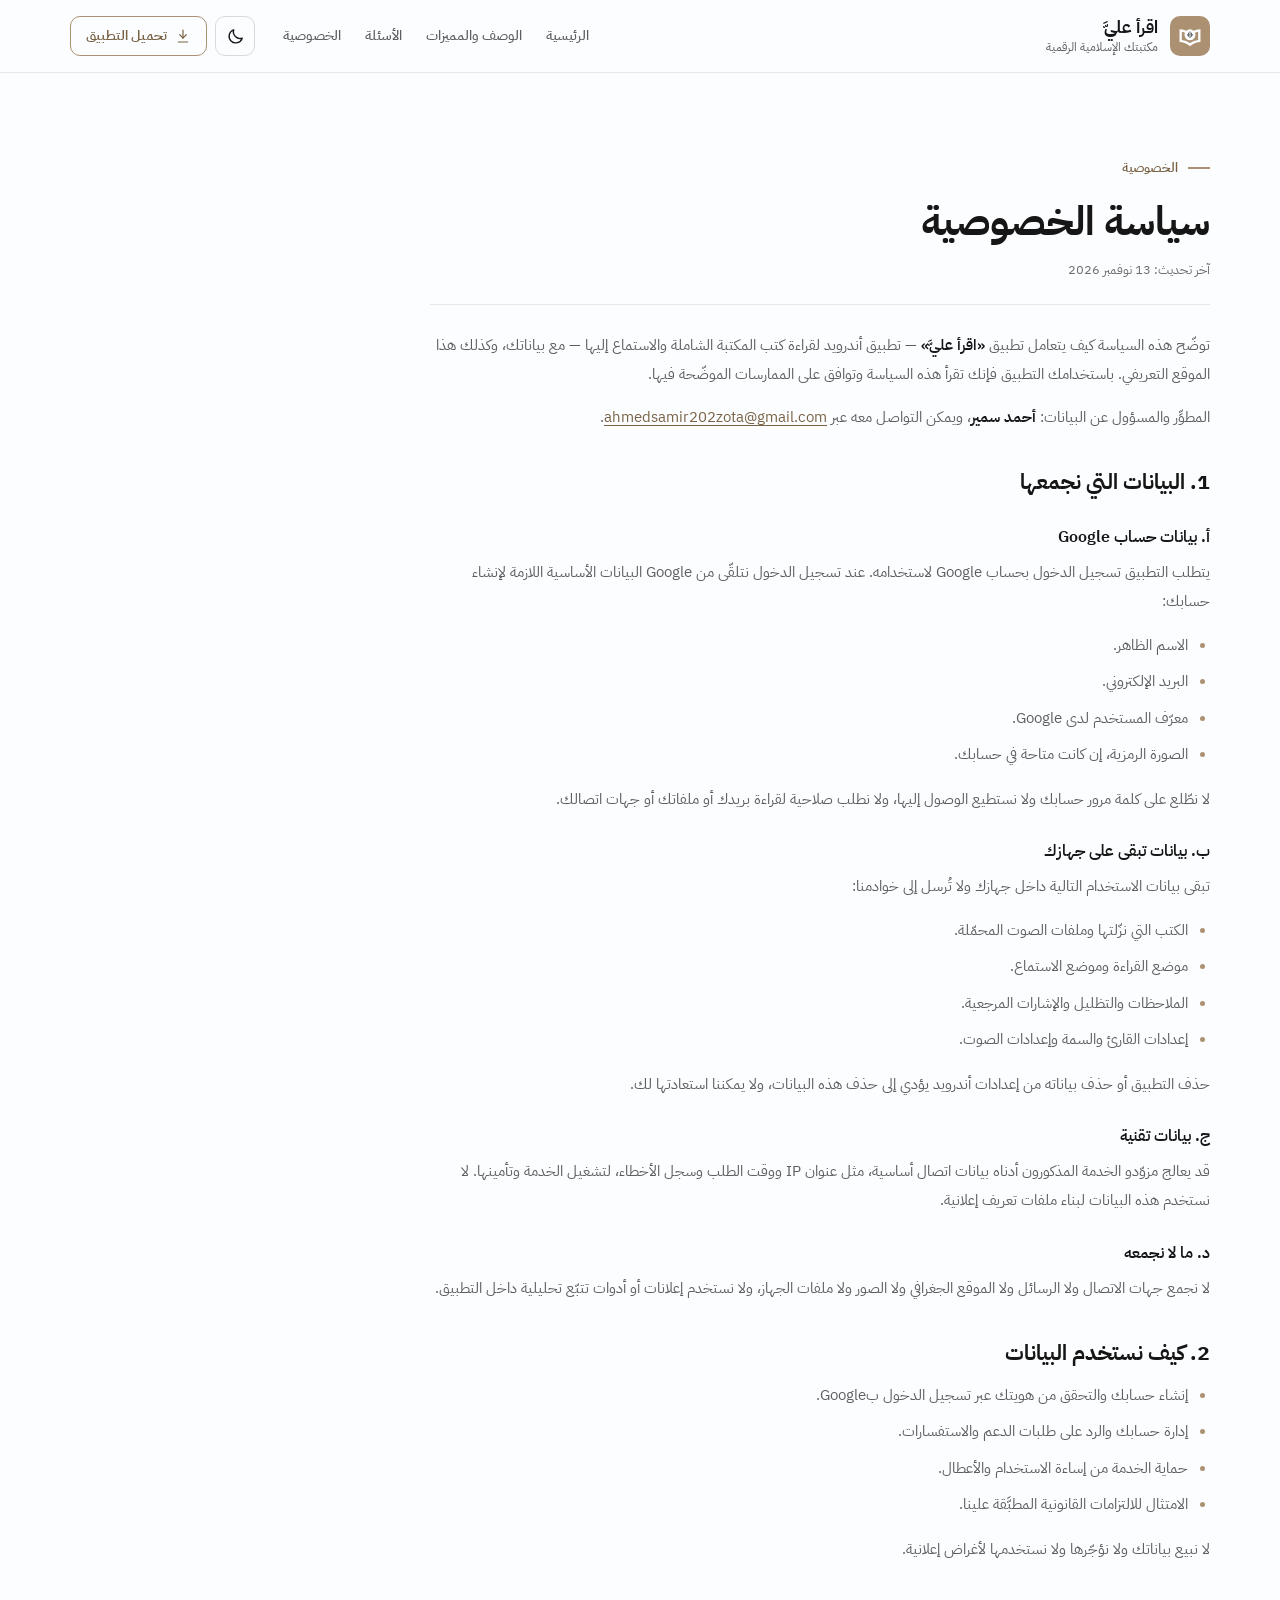
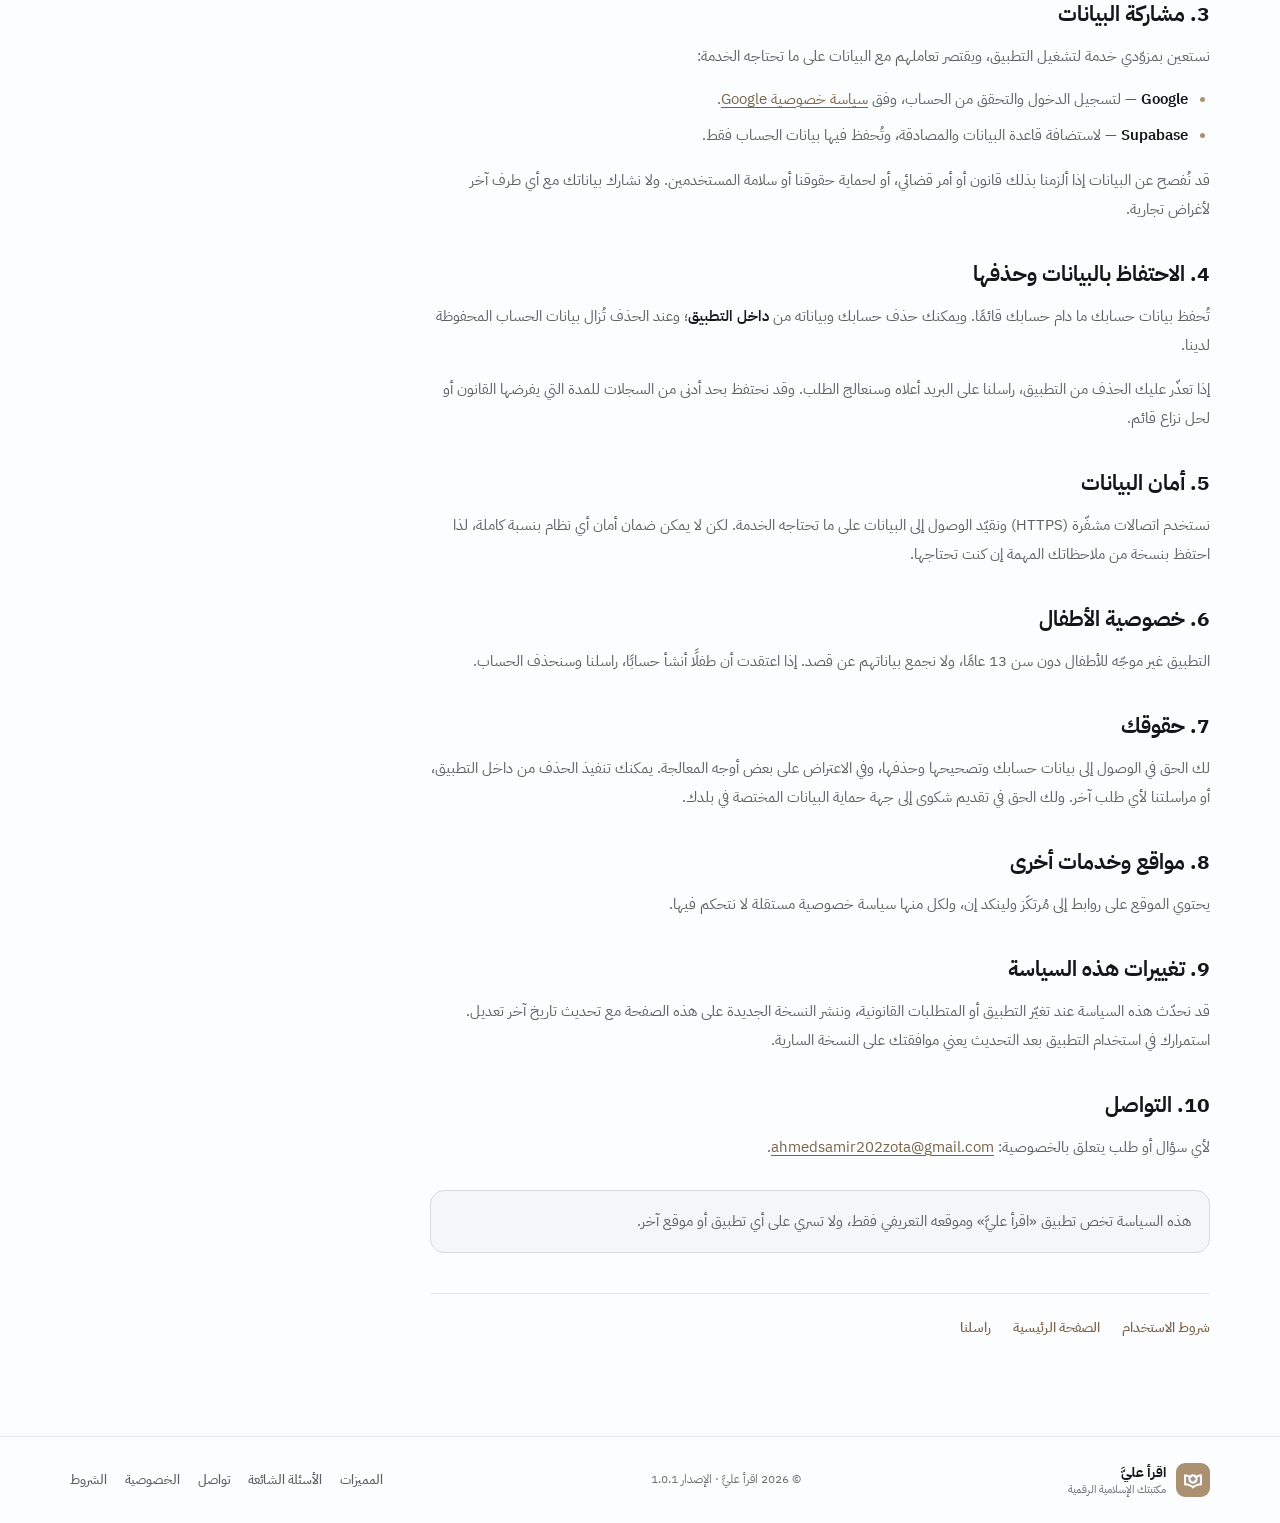
==== commit 9c9aed6e: "تحديث موقع التحميل إلى الإصدار 1.0.1" ====
--- a/privacy.html
+++ b/privacy.html
@@ -7,7 +7,7 @@
   <title>سياسة الخصوصية | اقرأ عليَّ</title>
   <meta name="description" content="سياسة الخصوصية في تطبيق اقرأ عليَّ: بيانات حساب Google، البيانات المحفوظة على جهازك، مشاركة البيانات، وحذف الحساب.">
   <meta name="robots" content="index, follow">
-  <link rel="canonical" href="https://iqra-aly.asm-mdd.workers.dev/privacy.html">
+  <link rel="canonical" href="https://iqra-aly.asm-mdd.workers.dev/privacy">
   <meta name="author" content="اقرأ عليَّ">
   <meta name="theme-color" content="#FBFDFF">
   <meta name="color-scheme" content="light dark">
@@ -19,7 +19,7 @@
   <meta property="og:type" content="website">
   <meta property="og:locale" content="ar_AR">
   <meta property="og:site_name" content="اقرأ عليَّ">
-  <meta property="og:url" content="https://iqra-aly.asm-mdd.workers.dev/privacy.html">
+  <meta property="og:url" content="https://iqra-aly.asm-mdd.workers.dev/privacy">
   <meta property="og:title" content="سياسة الخصوصية | اقرأ عليَّ">
   <meta property="og:description" content="كيف يتعامل تطبيق اقرأ عليَّ مع بياناتك: حساب Google، البيانات المحلية، ومشاركة البيانات وحذف الحساب.">
   <meta property="og:image" content="https://iqra-aly.asm-mdd.workers.dev/assets/img/og-cover.png">
@@ -53,7 +53,7 @@
     "@context": "https://schema.org",
     "@type": "WebPage",
     "name": "سياسة الخصوصية — اقرأ عليَّ",
-    "url": "https://iqra-aly.asm-mdd.workers.dev/privacy.html",
+    "url": "https://iqra-aly.asm-mdd.workers.dev/privacy",
     "inLanguage": "ar",
     "isPartOf": {
       "@type": "WebSite",
@@ -68,7 +68,7 @@
 
   <header class="site-header" id="siteHeader">
     <div class="container header-inner">
-      <a class="brand" href="index.html" aria-label="اقرأ عليَّ — الصفحة الرئيسية">
+      <a class="brand" href="./" aria-label="اقرأ عليَّ — الصفحة الرئيسية">
         <img class="brand-logo" src="assets/img/logo.svg" alt="" width="44" height="44">
         <span class="brand-copy">
           <span class="brand-name">اقرأ عليَّ</span>
@@ -77,10 +77,10 @@
       </a>
 
       <nav class="site-nav" aria-label="التنقل الرئيسي">
-        <a href="index.html">الرئيسية</a>
-        <a href="index.html#about">الوصف والمميزات</a>
-        <a href="index.html#faq">الأسئلة</a>
-        <a href="privacy.html" aria-current="page">الخصوصية</a>
+        <a href="./">الرئيسية</a>
+        <a href="./#about">الوصف والمميزات</a>
+        <a href="./#faq">الأسئلة</a>
+        <a href="privacy" aria-current="page">الخصوصية</a>
       </nav>
 
       <div class="header-actions">
@@ -94,7 +94,7 @@
           </svg>
         </button>
 
-        <a class="header-cta" href="index.html#download">
+        <a class="header-cta" href="./#download">
           <svg viewBox="0 0 24 24" fill="none" stroke="currentColor" stroke-width="1.8" stroke-linecap="round" stroke-linejoin="round" aria-hidden="true">
             <path d="M12 3v12"/><path d="m7 10 5 5 5-5"/><path d="M5 21h14"/>
           </svg>
@@ -261,8 +261,8 @@
             </div>
 
             <div class="legal-foot">
-              <a href="terms.html">شروط الاستخدام</a>
-              <a href="index.html">الصفحة الرئيسية</a>
+              <a href="terms">شروط الاستخدام</a>
+              <a href="./">الصفحة الرئيسية</a>
               <a href="mailto:ahmedsamir202zota@gmail.com">راسلنا</a>
             </div>
           </div>
@@ -273,7 +273,7 @@
 
   <footer class="site-footer">
     <div class="container footer-inner">
-      <a class="footer-brand" href="index.html" aria-label="اقرأ عليَّ — الصفحة الرئيسية">
+      <a class="footer-brand" href="./" aria-label="اقرأ عليَّ — الصفحة الرئيسية">
         <img src="assets/img/logo.svg" alt="" width="36" height="36">
         <span>
           <strong>اقرأ عليَّ</strong>
@@ -282,15 +282,15 @@
       </a>
 
       <p class="footer-copy">
-        © <bdi data-year>2026</bdi> اقرأ عليَّ · الإصدار <bdi data-version>1.0.0</bdi>
+        © <bdi data-year>2026</bdi> اقرأ عليَّ · الإصدار <bdi data-version>1.0.1</bdi>
       </p>
 
       <nav class="footer-links" aria-label="روابط التذييل">
-        <a href="index.html#about">المميزات</a>
-        <a href="index.html#faq">الأسئلة الشائعة</a>
-        <a href="index.html#contact">تواصل</a>
-        <a href="privacy.html">الخصوصية</a>
-        <a href="terms.html">الشروط</a>
+        <a href="./#about">المميزات</a>
+        <a href="./#faq">الأسئلة الشائعة</a>
+        <a href="./#contact">تواصل</a>
+        <a href="privacy">الخصوصية</a>
+        <a href="terms">الشروط</a>
       </nav>
     </div>
   </footer>
